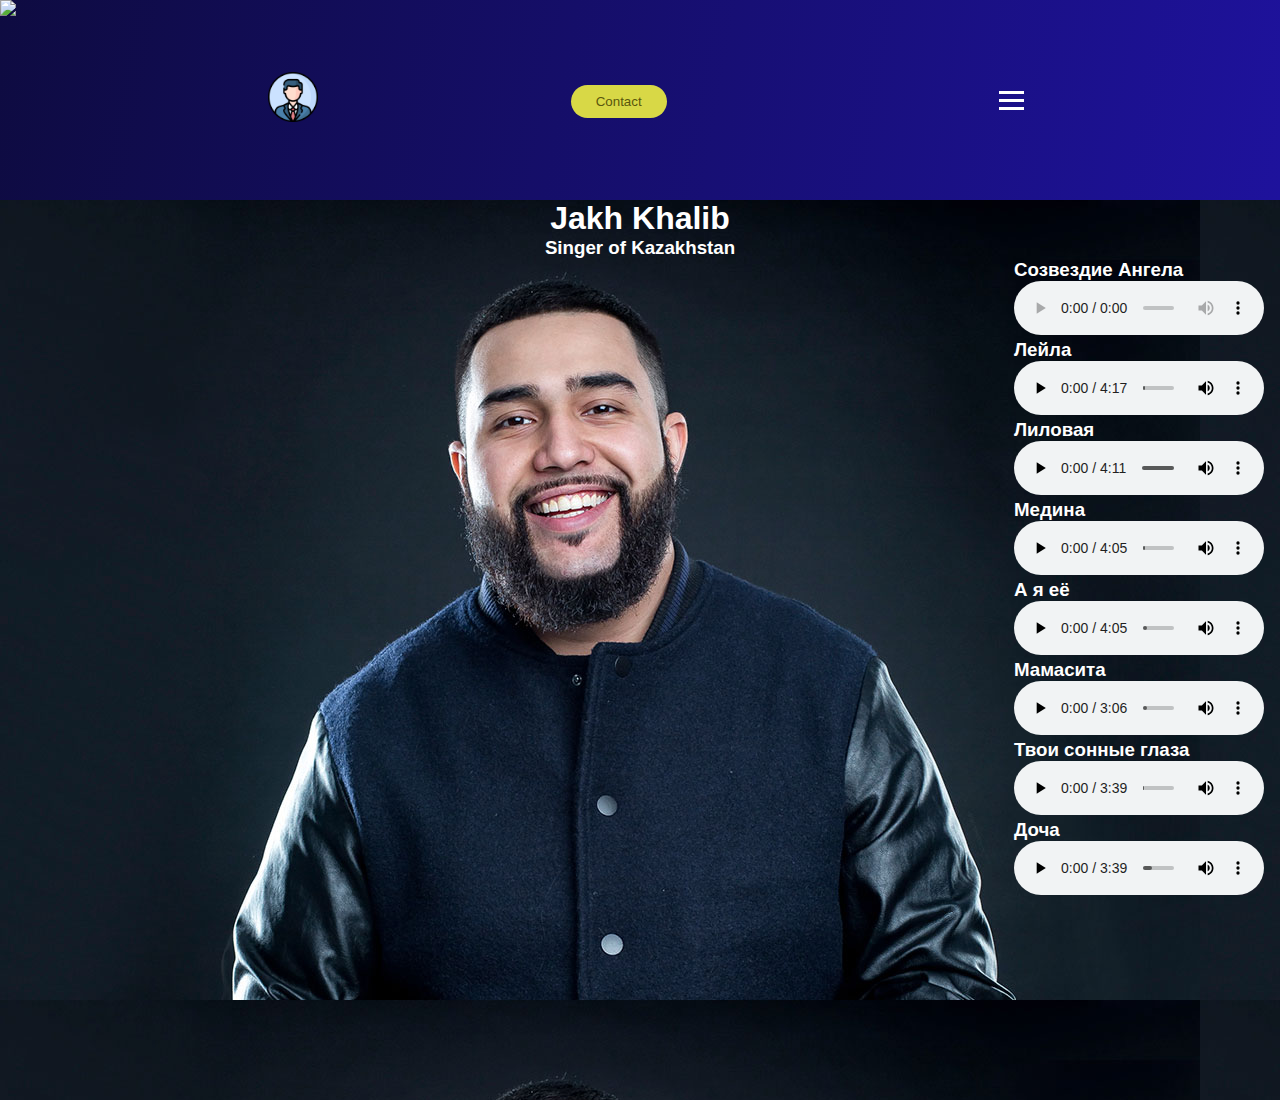
==== Jakh-Khalib.html @ 984bd028 "Add files via upload" ====
<!DOCTYPE html>
<html lang="en">
<head>
    <meta charset="UTF-8">
    <meta name="viewport" content="width=device-width, initial-scale=1.0">
    <title>VIPKAZAKH</title>
    <link rel="stylesheet" href="style.css">
    <link rel="stylesheet" href="https://cdnjs.cloudflare.com/ajax/libs/font-awesome/4.7.0/css/font-awesome.min.css">
</head>
<body>
    <header>
        <nav class="navbar">
        <img src="img/VipLogo.png"  class="logo">
        
            <ul class="nav_links">
                <li><a href="VipMain.html" id="linkBtn">Home</a></li> 
                <li><a href="" id="linkBtn">News</a></li>
                <li><a href="" id="linkBtn">Settings</a></li>
                <li><a href="" id="linkBtn">Card</a></li>
            </ul>
            
            <a href="#"><img src=""><img src="img/profile (1).png" class="profile" ></a>
            <a href="#"><button class="contactBtn">Contact</button></a>

            <div class="hamburger">
                <span class="bar"></span>
                <span class="bar"></span>
                <span class="bar"></span>
            </div>
            </nav>
    </header>
    
    <main class="content">

      <div class="card">
          
        
          <div class="centerTxtJacs"> 
            <h1>Jakh Khalib</h1>
            <h3>Singer of Kazakhstan</h3>
          </div>

          

          
          
          <div class="audioJakh">
            
            <div> 
           
           
              <div>
              <h3>Созвездие Ангела</h3>  
              <audio controls>
                <source src="jackMusic/Jah Khalib - Созвездие ангела.mp3">
              </audio>
            </div>
            
            
            <div>
              <h3>Лейла</h3>  
              <audio controls>
                <source src="jackMusic/Jah Khalib - Лейла   Премьера Клипа.mp3">
              </audio>
            </div>


            <div>
              <h3>Лиловая</h3>  
              <audio controls>
                <source src="jackMusic/Jah Khalib – Лиловая _ Премьера клипа.mp3">
              </audio>
            </div>
            
            <div>
              <h3>Медина</h3>  
              <audio controls>
                <source src="jackMusic/Jah Khalib - Медіна   Прем єра Кліпу.mp3">
              </audio>
            </div>            
            
            
            <div>
              <h3>А я её</h3>  
              <audio controls>
                <source src="jackMusic/Jah Khalib - Медіна   Прем єра Кліпу.mp3">
              </audio>

            </div>

            <div>
              <h3>Мамасита</h3>  
              <audio controls>
                <source src="jackMusic/Jah Khalib - Мамасита ( Премьера 2017).mp3">
              </audio>
            </div>

            <div>
              <h3>Твои сонные глаза</h3>  
              <audio controls>
                <source src="jackMusic/Jah Khalib – Твои сонные глаза.mp3">
              </audio>

            </div>

            <div>
              <h3>Доча</h3>  
              <audio controls>
                <source src="jackMusic/Jah Khalib – Твои сонные глаза.mp3">
              </audio>

            </div>


        </div>



        </div>




      </div>

       
          
  

    </main>

        
    


    <footer>

    </footer>
    
    
    <script src="script.js"></script>
</body>
</html>
---- style.css ----
@import url('https://fonts.googleapis.com/css2?family=Montserrat:wght@500&display=swap');

:root{
    --clr-neutral-900: hsl(207, 19%, 9%);
    --clr-neutral-100: hsl(0, 0%, 100%);
    --clr-accent-400: hsl(142, 90%, 61%);
}

body{
    font-family: sans-serif;
}



*{
    margin: 0;
    padding-left: 0;
    box-sizing: border-box;
    
}

li, a{
    font-family: "Montserrat", sans-serif;
    font-weight: 500;
    font-size: 1.5rem;
    color: rgb(247, 247, 247);
    text-decoration: none;
}

header{
    width: 100%;
    height: 200px;    
    backdrop-filter: blur(1000px);
    background-image: linear-gradient(100deg, rgb(14, 11, 65), rgb(30, 18, 156));
}


.navbar{
    display: flex;
    justify-content: space-between;
    align-items: center;
   
}

.logo{
    height: 200px;
    cursor: pointer;
    margin: 0;
    padding: 0;
}

.nav_links{
    list-style: none;
}

.nav_links li{
    display: inline-block;
    padding: 0px 20px;
}
 
.nav_links li a {
    transition: all 0.3s ease 0s;
}

.nav_links li a:hover{
    color: #d8cf1b;
}

.contactBtn{
     padding: 9px 25px;
     background-color: rgb(216, 216, 70);
     border: none;
     border-radius: 50px;
     cursor: pointer;
     transition: all 0.3s ease 0s;
     color: rgb(90, 87, 13);
     margin-right: 5rem;
}

.contactBtn:hover{
    background-color: rgb(255, 255, 0);
}


.hamburger{
    display: none;
    cursor: pointer;
}

.bar{
    display: block;
    width: 25px;
    height: 3px;
    margin: 5px auto;
    -webkit-transition: all 0.3s ease-in-out;
    transition: all 0.3s ease-in-out;
    background-color: white;
}


.content{
    background-image: linear-gradient(100deg, rgb(72, 94, 189), rgb(16, 9, 74));
    width: 100%;
    min-height: 100vh;
}
.profile{
    width: 50px;
}


h2{
    color: white;
}


/*     LOGO MENU      */

.menu{
    display: flex;
    flex-direction: row;    
    justify-content: space-evenly;

}

.VipKz{
    text-align: center;
    margin-top: 7%;
    transition: 0.5s all;
}

.VipKz:hover
{ 
    transform: translateY(-15px);
}



.musicImg{
    width: 250px;

}


.musicTxt{
    margin-top: 8%;
}



#logoEnglish{
    width: 250px;
    
}

.englishTxt{
    text-align: center;
    
}


.englishSongs{
    transition: 0.5s all;
    margin-top: 7%;
    text-align: center;
}


.englishSongs:hover{
    transform: translateY(-15px);
}



#carMusicImg{
    width: 250px;
    
}

.carMusicLogo{
    margin-top: 7%;
    text-align: center;
    transition: 0.5s all;
}
.carMusicLogo:hover{
    transform: translateY(-15px);
}

#CarMusicText{
    margin-top: 7%;
}




/* Second  row menu of the main page */
@media screen and (max-width: 1280px) {
    header{
        display: flex;
        height: 200px;
        flex-direction: column;

    }
    .hamburger{
        display: block;
        margin-right: 20%;
        
    }

    .hamburger.active .bar:nth-child(2){
        opacity: 0;
    }
    .hamburger.active .bar:nth-child(1){
        transform: translateY(8px) rotate(45deg);
    }
    .hamburger.active .bar:nth-child(3){
        transform: translateY(-8px) rotate(-45deg);
    }

    .logo{
        margin-top: 0;
        
    }
    .menu{
        display: flex;
        flex-direction: column;

    }
    
    .nav_links{
        display: flex;
        flex-direction: column;
        position: fixed;
        top: 120px;
        transition: 0.3s;
        text-align: center;
        width: 100%;
       background-image: linear-gradient(100deg, rgb(13, 43, 135), rgb(100, 129, 244));
        left: -100%;
        margin-top: 90px;
    }
    
    .nav_links.active{
        left: 0;
        margin-top: 80px;
    }
    

    .musicTxt{
        margin-top: 1%;
    }
   
    #CarMusicText{
        margin-top: 1%;
    }
    #linkBtn{
        font-size: 20px;
        
    }
    /*KZ MUSIC */
    .media-scroller:nth-child(n){
        display: flex;
        flex-direction: column;
        align-items: center;
        
    }
   
    .media-element:nth-child(1){
        margin-top: 100px;
    }
}




@media screen and (max-width: 480px) {
    header{
        display: flex;
        flex-direction: row;
        height: 150px;
        

    }
    #menuBtn{
        display: inline-block;
        
    }
    .contactBtn{
       display: none;
    }
    .menu{
        display: flex;
        flex-direction: column;
        padding: 20%;
    }
    .menu2{
        display: flex;
        flex-direction: column;
        
    }
    .nav_links{
        position: fixed;
        left: -100%;
        top: 70px;
        flex-direction: column;
        margin-top: 15%;
    }
    .nav_links.active{
        left: 0;
    }
   
    .profile{
        display: none;
    }
    .profile.active{
        display: block;
        position: absolute;
        left: 18rem;
        top: 110%;
    }
    .contactBtn.active{
        display: block;
        position: fixed;
        margin-top: 40%;
        left: 16rem;
        font-size: 10px;
        
    }
   .media-element:nth-child(n){
    width: 200px;
    height: auto;
   }
   .media-element:nth-child(1){
    margin-top: 100px;
   }
   .musicImg{
    margin-top: 2rem;
   }
   
}


/**************KAZ MUSIC*******************/

.media-scroller{
    --spacer: 2.3rem;
    display: grid;
    grid-auto-flow: column;
    grid-auto-columns: 22%;
    gap: var(--spacer);
    overflow-x: auto;
    overscroll-behavior-inline: contain;
    padding: 30px;
}


.snaps-inline{
    scroll-snap-type: inline mandatory;
    scroll-padding-inline: var(--spacer);

}
.snaps-inline > * {
    scroll-snap-align: start;
}


.media-element :nth-child(1){
    cursor: pointer;
    width: 300px;
    height: 300px;
    filter: grayscale(0);
    border-radius: 20px;

    
}
.media-element :nth-child(1):hover{
    filter: grayscale(0.5);
    transform: scale(1.1) rotate(7deg);
}

.media-element{
    overflow: hidden;
}

.media-element > img{
    object-fit: cover;
    
}



.topSongs{
    display: flex;
    flex-direction: column;
    align-items: center;
    margin-top: 5rem;
    
}

.audio{
    padding: 10px;
    background-color: rgb(1, 3, 2);
    align-items: center;
}


.bkgVipMusic{
    width: 2000px;
    height: 1000px;
    
}

/* Jakh Khalib*/
#jakh{
    width: 700px;
    



}


.card{
    width: 100%;
    height: 100vh;
    color: var(--clr-neutral-100);
    background-image:  url(img/Jah-Khalib.jpg);
    
}

.centerTxtJacs{
    text-align: center;
}


.audioJakh{
    display: flex;
    flex-direction: column;
    align-items: self-end;
    margin-right: 1rem;

}

audio{
    width: 250px;
}
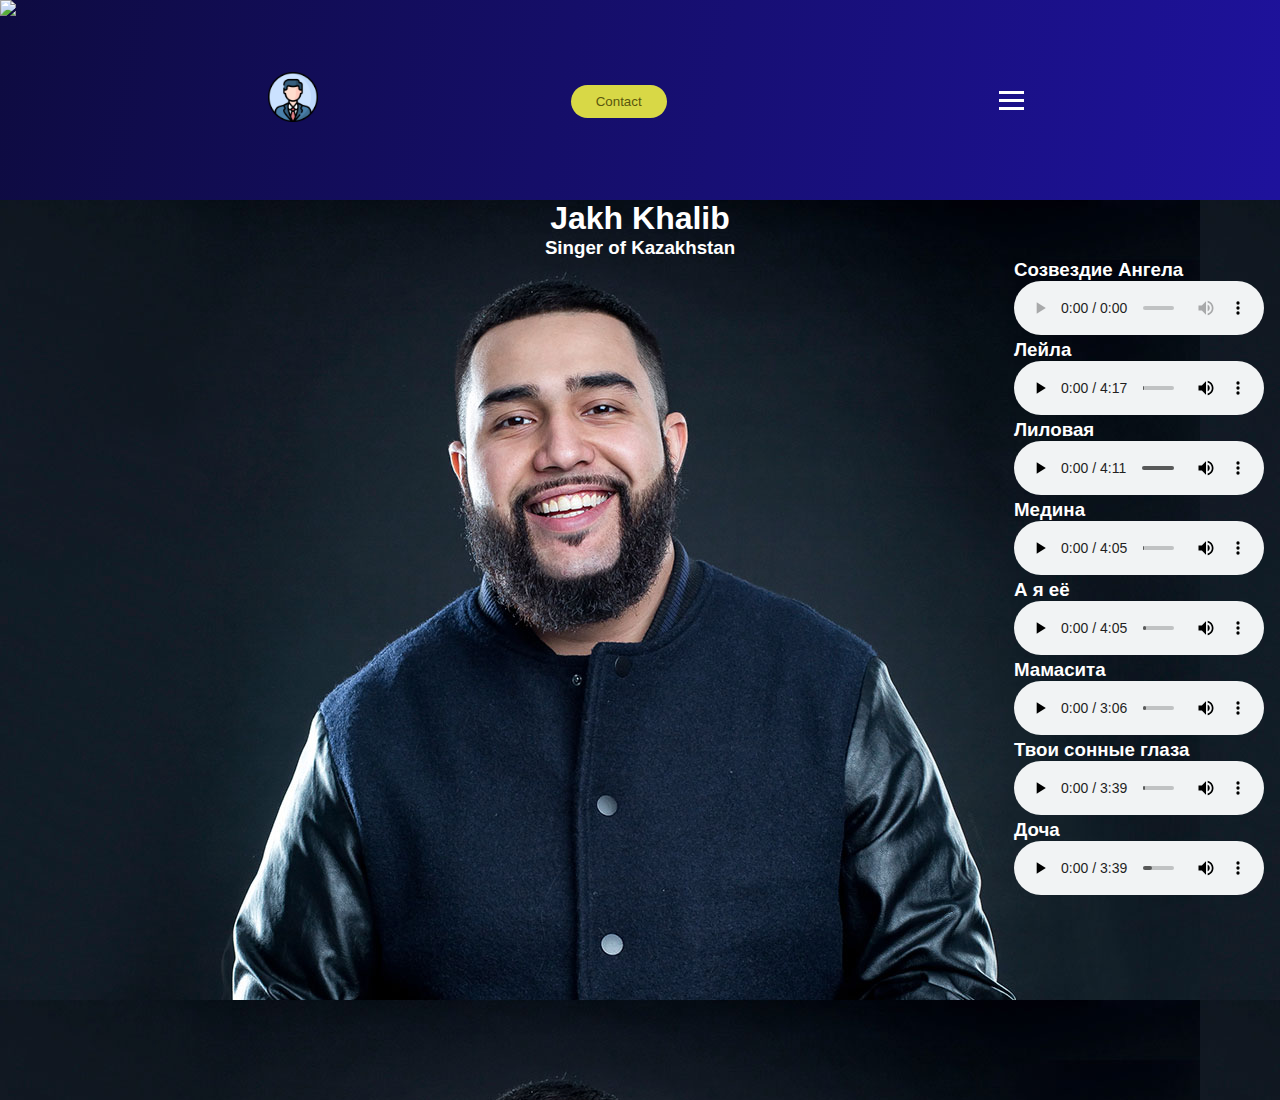
==== commit 00f9a8a2: "Update Jakh-Khalib.html" ====
--- a/Jakh-Khalib.html
+++ b/Jakh-Khalib.html
@@ -13,7 +13,7 @@
         <img src="img/VipLogo.png"  class="logo">
         
             <ul class="nav_links">
-                <li><a href="VipMain.html" id="linkBtn">Home</a></li> 
+                <li><a href="index.html" id="linkBtn">Home</a></li> 
                 <li><a href="" id="linkBtn">News</a></li>
                 <li><a href="" id="linkBtn">Settings</a></li>
                 <li><a href="" id="linkBtn">Card</a></li>
@@ -140,4 +140,4 @@
     
     <script src="script.js"></script>
 </body>
-</html>+</html>
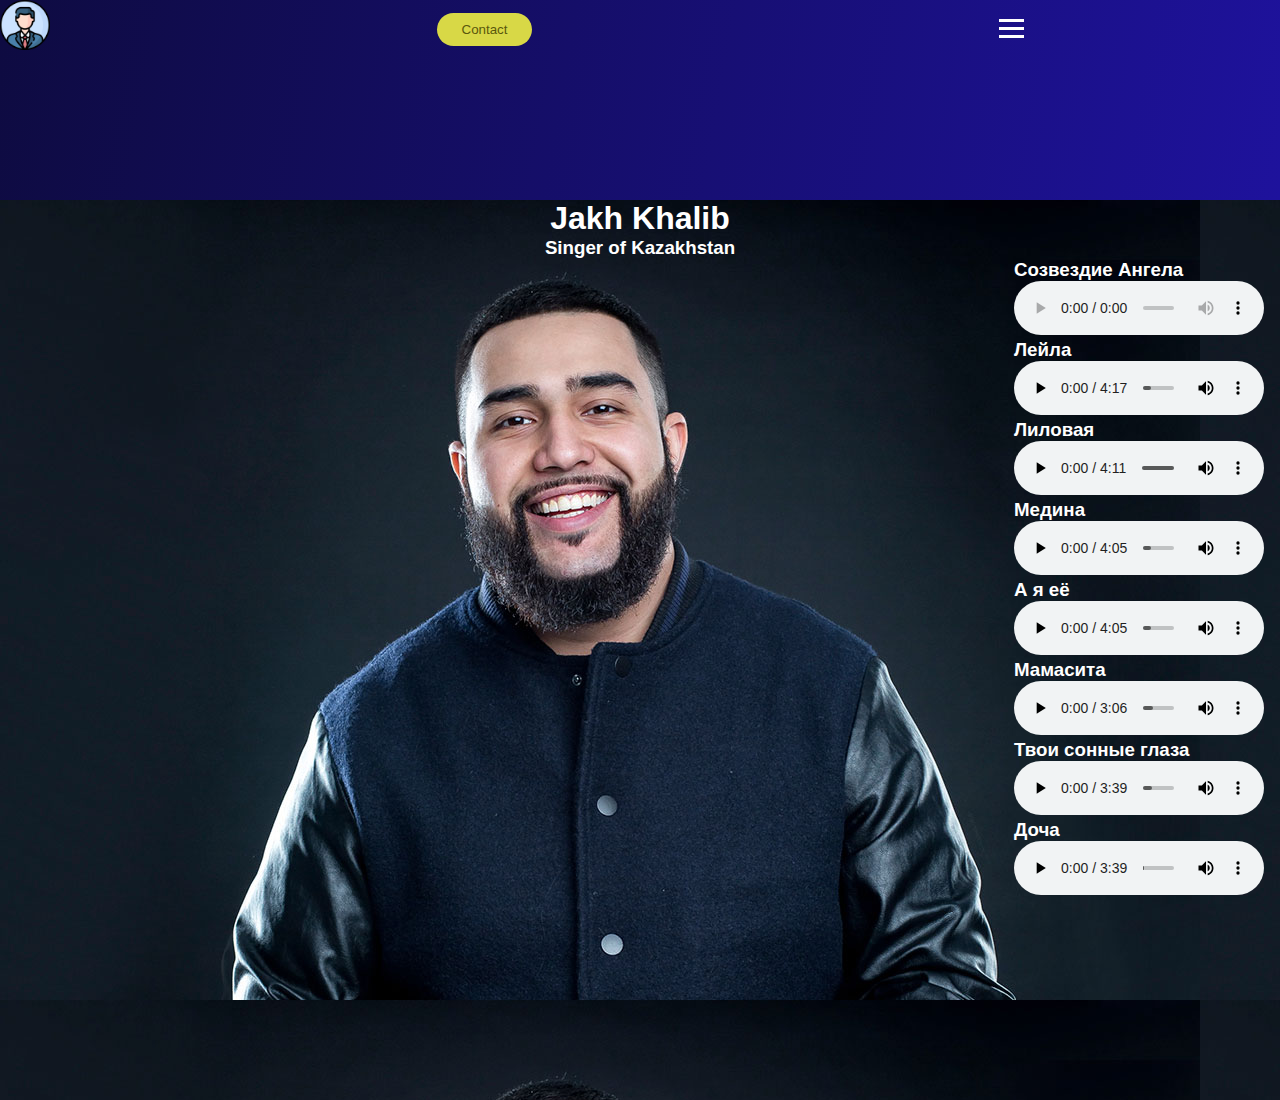
==== commit 57703575: "Update Jakh-Khalib.html" ====
--- a/Jakh-Khalib.html
+++ b/Jakh-Khalib.html
@@ -10,7 +10,7 @@
 <body>
     <header>
         <nav class="navbar">
-        <img src="img/VipLogo.png"  class="logo">
+       
         
             <ul class="nav_links">
                 <li><a href="index.html" id="linkBtn">Home</a></li> 
